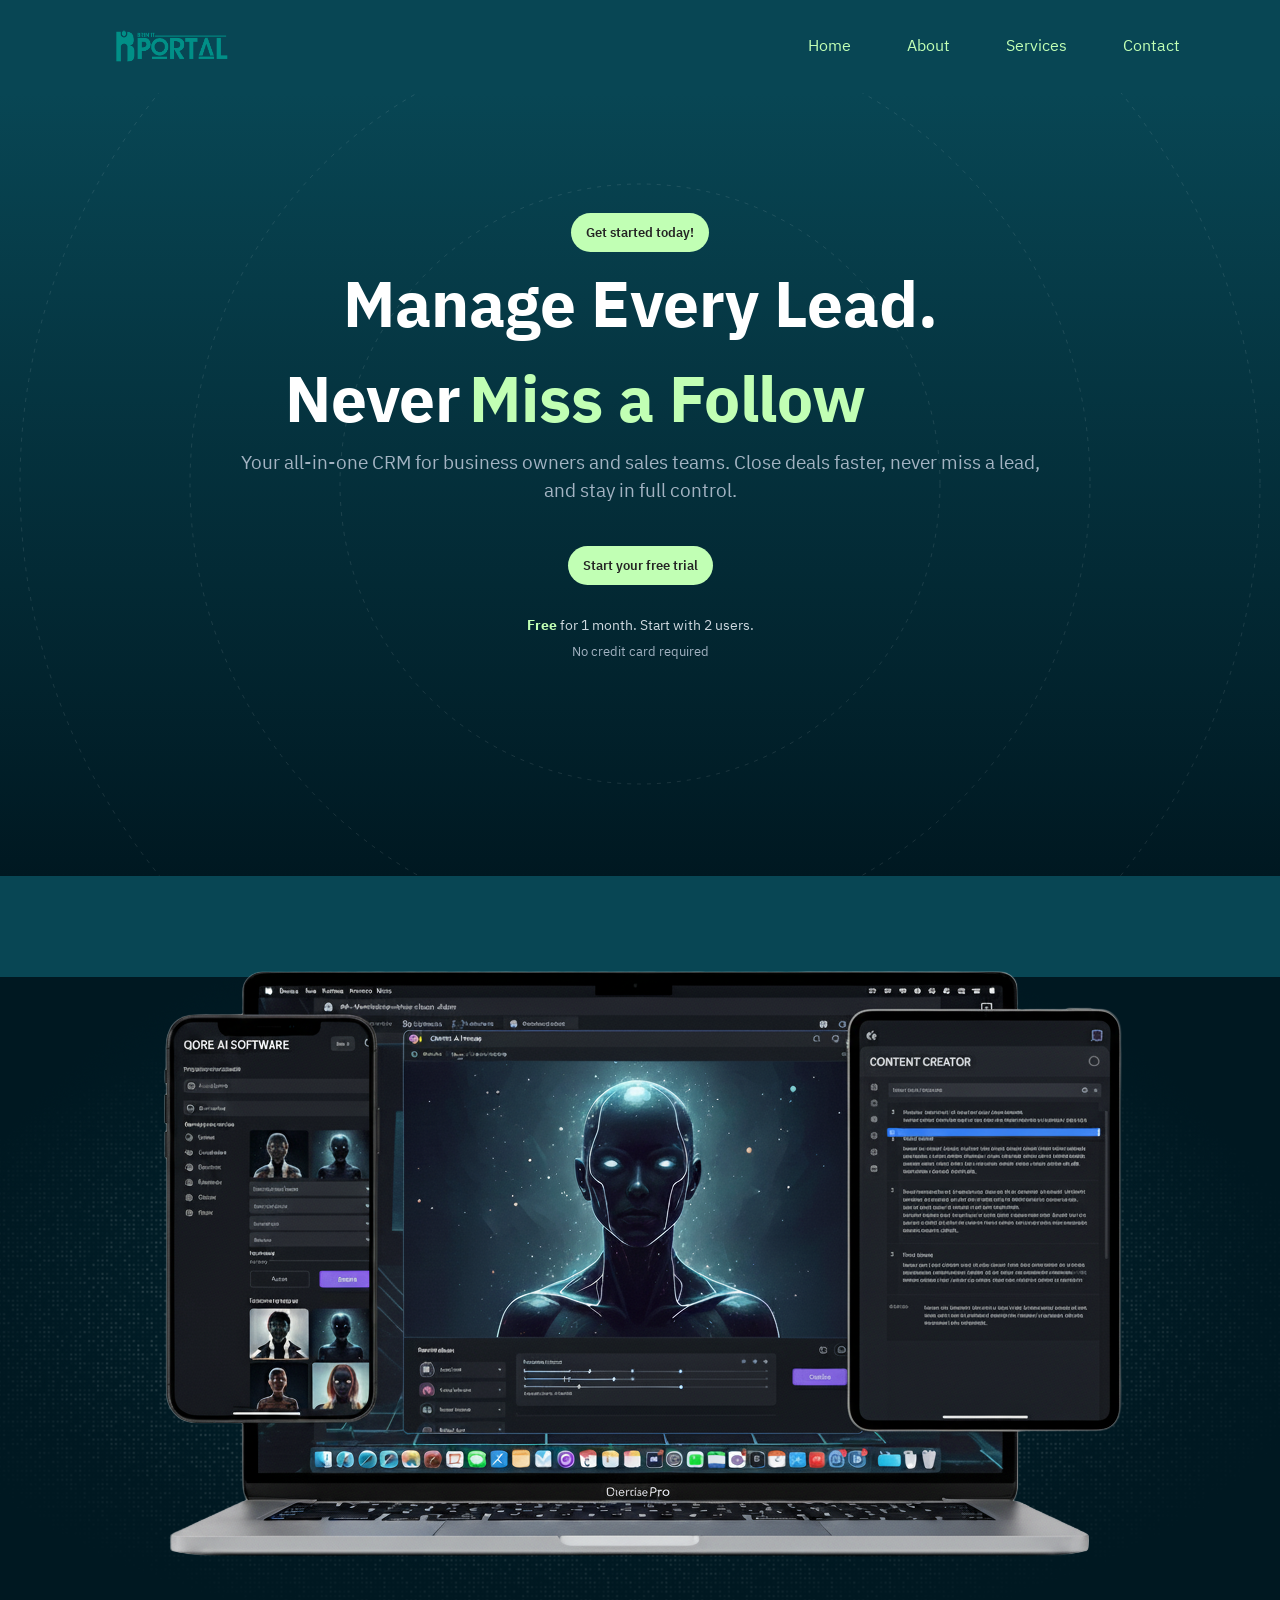
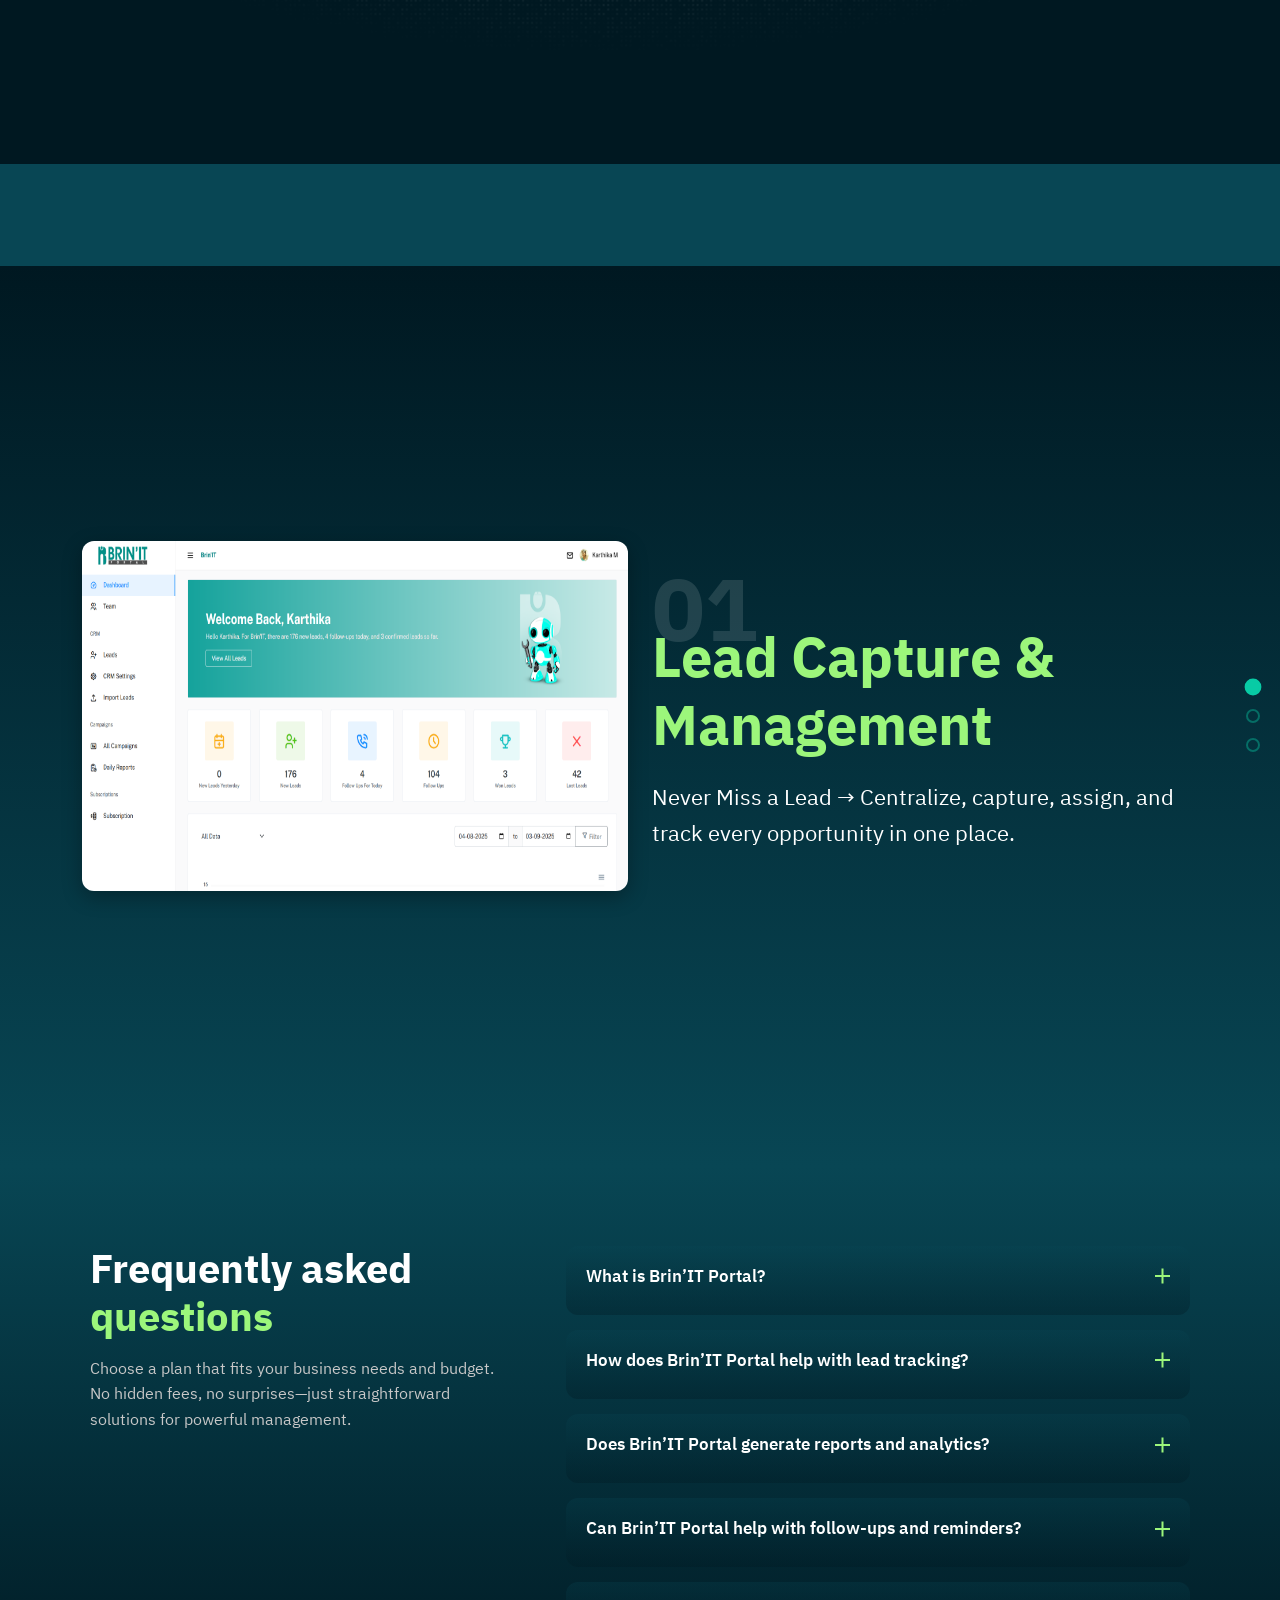
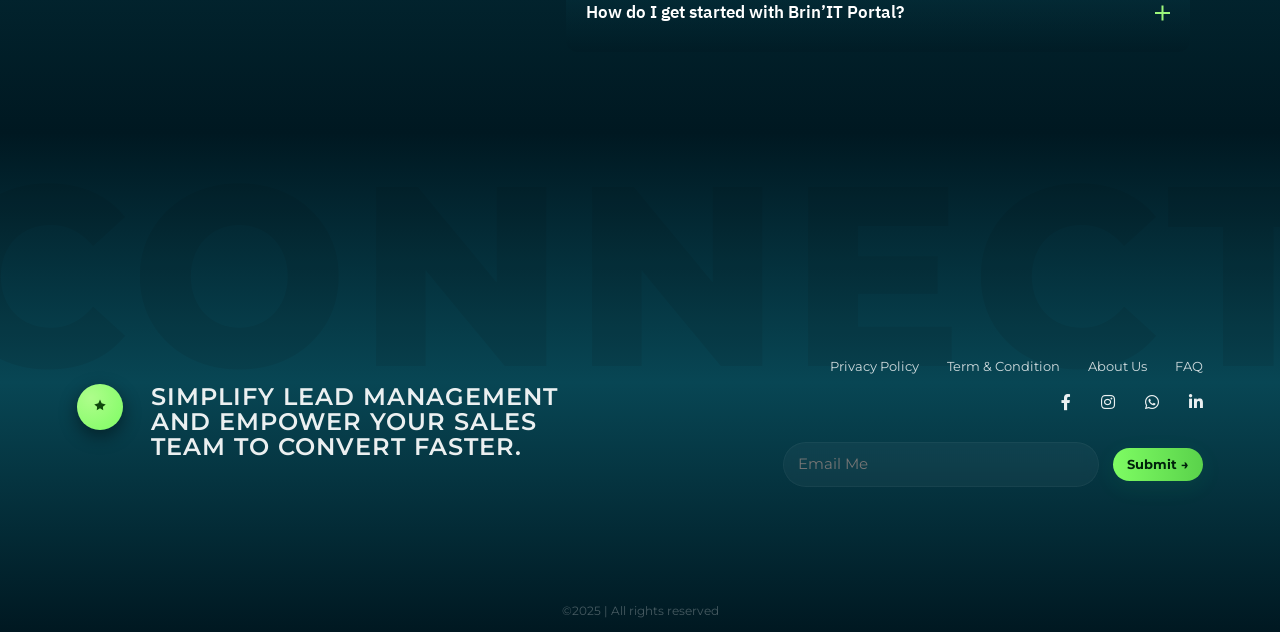
==== index.html @ c37c74c6 "home" ====
<!DOCTYPE html>
<html lang="en">

<head>
    <meta charset="UTF-8" />
    <meta name="viewport" content="width=device-width, initial-scale=1.0" />
    <title>portal</title>

    <link href="https://cdn.jsdelivr.net/npm/bootstrap@5.3.3/dist/css/bootstrap.min.css" rel="stylesheet">
    <link rel="stylesheet" href="assets/css/navfoot.css">
    <link rel="stylesheet" href="assets/css/style.css">
    <link rel="stylesheet" href="https://cdnjs.cloudflare.com/ajax/libs/font-awesome/5.15.4/css/all.min.css">
    <link href="https://fonts.googleapis.com/css2?family=IBM+Plex+Sans+Arabic:wght@400;500;600;700&display=swap"
        rel="stylesheet">
    <link href="https://fonts.googleapis.com/css2?family=Poly:ital@0;1&display=swap" rel="stylesheet">


</head>

<body>
    <div id="navbar"></div>
    <div class="hero">
        <div class="circle-bg">
            <svg viewBox="0 0 1400 1400">
                <circle cx="700" cy="700" r="300"></circle>
                <circle cx="700" cy="700" r="450"></circle>
                <circle cx="700" cy="700" r="620"></circle>
            </svg>
        </div>
        <div class="hero-content">
            <button class="btn mb-3">Get started today!</button>
            <h1>Manage Every Lead.</h1>
            <div class="typewriter">
                <span class="fixed">Never</span>
                <span id="changing-text"></span>
                <span class="cursor"></span>
            </div>
            <p>Your all-in-one CRM for business owners and sales teams. Close deals faster, never miss a lead, and stay
                in full control.</p>
            <button class="btn">Start your free trial</button>
            <div class="trust"><span style="color: rgb(193 255 180); font-weight: bold;"> Free </span>for 1 month. Start
                with 2 users.</div>
            <p class="credit">No credit card required</p>
        </div>
    </div>
<!-- about section -->
<section class="about-section">
  <div class="about-bubbles"></div> <!-- renamed to avoid conflict -->

  <div class="container about-container text-center">
    <!-- <div class="about-text">
      <h2>Why Choose <span>crm</span> ?</h2>
      <p>Lexend is designed to simplify your business operations, enhance team collaboration, and boost sales
        efficiency. </p>
    </div> -->
    <div class="about-image">
      <img src="assets/images/Generated PNG.png" alt="About Lexend">
    </div>
  </div>
</section>
    <!-- feature slider section -->
    <div class="section1" id="sliderSection">
        <!-- Slide 1 -->
        <div class="slide active">
            <div class="container">
                <div class="row align-items-center">
                    <div class="col-md-6 text-center"><img src="assets/images/Screenshot 2025-09-03 160612.png"
                            alt="Step 1"></div>
                    <div class="col-md-6 content">
                        <h1>01</h1>
                        <h2>Lead Capture & Management</h2>
                        <p>Never Miss a Lead → Centralize, capture, assign, and track every opportunity in one place.
                        </p>
                    </div>
                </div>
            </div>
        </div>
        <!-- Slide 2 -->
        <div class="slide">
            <div class="container">
                <div class="row align-items-center">
                     <div class="col-md-6 text-center"><img src="assets/images/Screenshot 2025-09-03 160612.png" alt="Step 2"></div>
                    <div class="col-md-6 content">
                        <h1>02</h1>
                        <h2>Pipeline Tracking</h2>
                        <p>Visual Sales Flow → Drag-and-drop deals through stages. See progress instantly.</p>
                    </div>
                </div>
            </div>
        </div>
        <!-- Slide 3 -->
        <div class="slide">
            <div class="container">
                <div class="row align-items-center">
                     <div class="col-md-6 text-center"><img src="assets/images/Screenshot 2025-09-03 160612.png" alt="Step 3"></div>
                    <div class="col-md-6 content">
                        <h1>03</h1>
                        <h2>Contact Management</h2>
                        <p>Every Contact, Always Ready → All customer & lead details in one organized place.</p>
                    </div>
                </div>
            </div>
        </div>
        <!-- Slide 4 -->
        <div class="slide">
            <div class="container">
                <div class="row align-items-center">
                     <div class="col-md-6 text-center"><img src="assets/images/Screenshot 2025-09-03 160612.png" alt="Step 4"></div>
                    <div class="col-md-6 content">
                        <h1>04</h1>
                        <h2>Analytics & Reporting</h2>
                        <p>Insights That Matter → Real-time dashboards + daily performance insights.</p>
                    </div>
                </div>
            </div>
        </div>
        <!-- Slide 5 -->
        <div class="slide">
            <div class="container">
                <div class="row align-items-center">
                    <div class="col-md-6 text-center"><img src="assets/images/Screenshot 2025-09-03 160612.png" alt="Step 5"></div>
                    <div class="col-md-6 content">
                        <h1>05</h1>
                        <h2>Daily Admin Reports</h2>
                        <p>Full Control → Yesterday’s sales summary delivered straight to your admin dashboard.</p>
                    </div>
                </div>
            </div>
        </div>
        <!-- Slide 6 -->
        <div class="slide">
            <div class="container">
                <div class="row align-items-center">
                    <div class="col-md-6 text-center"><img src="assets/images/Screenshot 2025-09-03 160612.png" alt="Step 6"></div>
                    <div class="col-md-6 content">
                        <h1>06</h1>
                        <h2>Follow-Up Scheduling</h2>
                        <p>Always On Time → Schedule calls & tasks with auto reminders built-in.</p>
                    </div>
                </div>
            </div>
        </div>
        <!-- Slide 7 -->
        <div class="slide">
            <div class="container">
                <div class="row align-items-center">
                     <div class="col-md-6 text-center"><img src="assets/images/Screenshot 2025-09-03 160612.png"alt="Step 7"></div>
                    <div class="col-md-6 content">
                        <h1>07</h1>
                        <h2>Smart Alerts</h2>
                        <p>Stay Ahead → Notifications ping you before calls, meetings, and follow-ups.</p>
                    </div>
                </div>
            </div>
        </div>
        <!-- Slide 8 -->
        <div class="slide">
            <div class="container">
                <div class="row align-items-center">
                     <div class="col-md-6 text-center"><img src="assets/images/Screenshot 2025-09-03 160612.png" alt="Step 8"></div>
                    <div class="col-md-6 content">
                        <h1>08</h1>
                        <h2>Team Collaboration</h2>
                        <p>Built for Teams → Start with 2 users. Assign leads, share notes, and close deals faster
                            together.</p>
                    </div>
                </div>
            </div>
        </div>
        <!-- Slide 9 -->
        <div class="slide">
            <div class="container">
                <div class="row align-items-center">
                     <div class="col-md-6 text-center"><img src="assets/images/Screenshot 2025-09-03 160612.png" alt="Step 9"></div>
                    <div class="col-md-6 content">
                        <h1>09</h1>
                        <h2>Free Trial & Upgrade Path</h2>
                        <p>Risk-Free Start → 1-month free trial. Simple per-user pricing makes it easy to grow your
                            team.</p>
                    </div>
                </div>
            </div>
        </div>
        <!-- Slide 10 -->
        <div class="slide">
            <div class="container">
                <div class="row align-items-center">
                    <div class="col-md-6 text-center"><img src="assets/images/Screenshot 2025-09-03 160612.png" alt="Step 10">
                    </div>
                    <div class="col-md-6 content">
                        <h1>10</h1>
                        <h2>Conversion-Focused Features</h2>
                        <p>Sell Smarter → Track win/loss %, measure team performance, and see where your best leads come
                            from.</p>
                    </div>
                </div>
            </div>
        </div>

        <div class="indicators" id="indicators"></div>
    </div>

      <!-- FAQ Section -->
  <section class="faq-section">
    <div class="faq-container">
      <!-- Left side -->
      <div class="faq-left">
        <h2>Frequently asked <br><span>questions</span></h2>
        <p>
          Choose a plan that fits your business needs and budget. No hidden fees, 
          no surprises—just straightforward solutions for powerful management.
        </p>
      </div>

      <!-- Right side -->
      <div class="faq-right">
        <div class="faq-item">
          <div class="faq-question">
           What is Brin’IT Portal?
            <span class="faq-toggle"></span>
          </div>
          <div class="faq-answer">
           Brin’IT Portal is a smart sales CRM that helps businesses organize, track, and convert every lead. Say goodbye to messy spreadsheets and lost deals, and keep your sales pipeline under control.

          </div>
        </div>

        <div class="faq-item">
          <div class="faq-question">
           How does Brin’IT Portal help with lead tracking?
            <span class="faq-toggle"></span>
          </div>
          <div class="faq-answer">
           Brin’IT Portal automatically tracks every lead, records follow-ups, and monitors deal progress in real time. You get complete visibility into your sales funnel and never miss an opportunity again.

          </div>
        </div>

        <div class="faq-item">
          <div class="faq-question">
           Does Brin’IT Portal generate reports and analytics?

            <span class="faq-toggle"></span>
          </div>
          <div class="faq-answer">
            Yes! The portal provides detailed sales analytics, performance reports, and conversion insights, helping you make data-driven decisions to grow your revenue.

          </div>
        </div>

        <div class="faq-item">
          <div class="faq-question">
          Can Brin’IT Portal help with follow-ups and reminders?

            <span class="faq-toggle"></span>
          </div>
          <div class="faq-answer">
           Definitely! Brin’IT Portal sends automated reminders for follow-ups, ensuring you engage every lead at the right time, improving conversions without extra effort.

          </div>
        </div>

          <div class="faq-item">
          <div class="faq-question">
           How do I get started with Brin’IT Portal?


            <span class="faq-toggle"></span>
          </div>
          <div class="faq-answer">
           Getting started is easy! Sign up on our website, import your leads, and start tracking and managing your deals instantly. Our intuitive dashboard makes onboarding quick and simple.

          </div>
        </div>

      </div>
    </div>
  </section>

    <div id="footer"></div>

    <script src="assets/js/navfoot.js"></script>
    <script src="assets/js/style.js"></script>
    <script src="https://cdn.jsdelivr.net/npm/bootstrap@5.3.3/dist/js/bootstrap.bundle.min.js"></script>
</body>

</html>
---- assets/css/navfoot.css ----
/* navbar style */
 .navbar {
      transition: all 0.4s ease;
      padding: 1rem 5rem;
      z-index: 1100; /* keep navbar always above blur */
    }

    .navbar.transparent {
      background: transparent;
    }

    .navbar-nav .nav-link {
      color: rgb(193 255 180) !important;
    }
    .navbar-nav {
        gap: 2.5rem !important;
    }

    /* Blur overlay (only page, not navbar) */
    .blur-overlay {
      position: fixed;
      top: 0;
      left: 0;
      width: 100%;
      height: 100vh;
      background: rgba(0, 0, 0, 0.2);
      backdrop-filter: blur(5px);
      opacity: 0;
      pointer-events: none;
      transition: opacity 0.3s ease;
      z-index: 998;
    }
    .blur-overlay.active {
      opacity: 1;
      pointer-events: auto;
    }

    /* Fullscreen mobile menu */
    .mobile-menu {
      position: fixed;
      top: 0;
      right: -100%;
      width: 70%;
      height: 100vh;
      background: rgba(0, 0, 0, 0.267);
      /* background-image: url(assets/images/navbar-bg.png); */
      backdrop-filter: blur(10px);
      display: flex;
      flex-direction: column;
      align-items: center;
      justify-content: center;
      gap: 2rem;
      transition: right 0.5s ease;
      z-index: 999;
    }

    .mobile-menu.active {
      right: 0;
    }

    .mobile-menu .nav-link {
      font-size: 1.5rem;
      color: #D4AF37;
      transition: color 0.3s;
    }
    .mobile-menu .nav-link:hover {
      color: #fff;
    }

    /* Custom toggler icon */
    .navbar-toggler {
      border: none;
      background: none;
      z-index: 1001;
    }
    .navbar-toggler:focus {
      box-shadow: none;
    }

    .navbar-toggler-icon {
      width: 30px;
      height: 3px;
      background: #D4AF37;
      position: relative;
      display: block;
      transition: 0.4s;
    }
    .navbar-toggler-icon::before,
    .navbar-toggler-icon::after {
      content: "";
      position: absolute;
      width: 30px;
      height: 3px;
      background: #D4AF37;
      transition: 0.4s;
    }
    .navbar-toggler-icon::before {
      top: -8px;
    }
    .navbar-toggler-icon::after {
      top: 8px;
    }

    /* Change to X when active */
    .navbar-toggler.active .navbar-toggler-icon {
      background: transparent;
    }
    .navbar-toggler.active .navbar-toggler-icon::before {
      transform: rotate(45deg);
      top: 0;
    }
    .navbar-toggler.active .navbar-toggler-icon::after {
      transform: rotate(-45deg);
      top: 0;
    }

    @media (min-width: 992px) {
      .mobile-menu { display: none; }
      .blur-overlay { display: none; }
    }
---- assets/css/style.css ----
body {
            margin: 0;
            font-family: "PolySans", "IBM Plex Sans Arabic", sans-serif;
            background: #084654;
            color: white;
            overflow-x: hidden;
        }

        .hero {
            position: relative;
            text-align: center;
            padding: 120px 20px;
            overflow: hidden;
            height: 87vh;
            background: linear-gradient(#084654, #001821);
        }

        .circle-bg {
            position: absolute;
            top: 50%;
            left: 50%;
            transform: translate(-50%, -50%);
            z-index: 0;
        }

        .circle-bg svg {
            width: 1400px;
            height: 1400px;
            fill: none;
            stroke: rgba(255, 255, 255, 0.1);
            stroke-dasharray: 4 6;
        }

        .hero-content {
            position: relative;
            z-index: 2;
            max-width: 800px;
            margin: 0 auto;
        }

        .hero-content h1 {
            font-size: 4rem;
            font-weight: 800;
        }

        .typewriter {
            font-size: 4rem;
            font-weight: 800;
            color: rgb(193 255 180);
            display: flex;
            gap: 0.5rem;
            margin-left: 2.8rem;
        }

        .fixed {
            color: #fff;
        }

        .hero-content p {
            font-size: 1.2rem;
            color: #a3b3c2;
            margin-bottom: 40px;
        }

        .btn {
            background: rgb(193 255 180);
            color: #252525;
            border: none;
            padding: 10px 15px;
            border-radius: 50px;
            font-weight: 600;
            font-size: .8rem;
            cursor: pointer;
            transition: .3s;
        }

        .btn:hover {
            background: #9cf67b;
        }

        .trust {
            margin-top: 30px;
            font-size: .9rem;
            color: #cfd9e0;
        }

        .credit {
            font-size: .8rem !important;
            color: #4b5a67;
            margin-top: 5px;
        }

/* about */
      .about-section {
  position: relative;
  overflow: hidden;
  background: url(../images/Bg\ New.png) no-repeat center; /* section background */
  padding: 80px 20px;
  height: 110vh;
}

.about-container {
  position: relative;
  z-index: 2; /* keeps content above bubbles */
}
.about-text h2{
    font-size: 2.5rem;
    font-weight: bold;
    margin-bottom: 15px;
    line-height: 1.2;
}
.about-text h2 span {
    color: #9cf67b;
}

.about-bubbles {
  position: absolute;
  inset: 0;
  z-index: 1;
  pointer-events: none;
  overflow: hidden;
}
.about-image {
  max-width: 100%;
  height: auto;
  border-radius: 12px;
}

.bubble {
  position: absolute;
  bottom: -10px;
  width: 4px;
  height: 4px;
  background: white;
  border-radius: 50%;
  opacity: 0;
  animation: rise-bubble 5s linear infinite;
}

@keyframes rise-bubble {
  0% {
    transform: translateY(0) scale(0.5);
    opacity: 0;
  }
  20% {
    opacity: 1;
  }
  80% {
    opacity: 1;
  }
  100% {
    transform: translateY(-120vh) scale(1);
    opacity: 0;
  }
}

/* feature section */
        .section1 {
            position: relative;
            height: 100vh;
            display: flex;
            align-items: center;
            justify-content: center;
            overflow: hidden;
            background: linear-gradient(#001821, #084654);
        }

        .slide {
            position: absolute;
            top: 0;
            left: 0;
            height: 100%;
            width: 100%;
            opacity: 0;
            transform: translateY(50px);
            transition: all 0.8s ease-in-out;
            display: flex;
            align-items: center;
            padding: 40px;
        }

        .slide.active {
            opacity: 1;
            transform: translateY(0);
        }

        .slide img {
            width: 100%;
            max-width: 590px;
            height: 350px;
            border-radius: 12px;
            box-shadow: 0px 6px 20px rgba(0, 0, 0, 0.3);
        }

        .content h1 {
            font-size: 5.5rem;
            font-weight: 900;
            color: #ffffff1f;
        }

        .content h2 {
            font-size: 3.5rem;
            font-weight: 700;
            margin-bottom: 20px;
            color: #9cf67b;
            margin-top: -3rem;
        }

        .content p {
            font-size: 1.4rem;
            margin-bottom: 20px;
            line-height: 1.6;
        }

        .indicators {
            position: absolute;
            right: 20px;
            top: 50%;
            transform: translateY(-50%);
            display: flex;
            flex-direction: column;
            gap: 15px;
            z-index: 5;
        }

        .indicator {
            height: 14px;
            width: 14px;
            border: 2px solid #08cba5;
            border-radius: 50%;
            cursor: pointer;
            transition: all .3s;
            opacity: .4;
        }

        .indicator.active {
            background: #08cba5;
            transform: scale(1.2);
            opacity: 1;
        }


         /* FAQ Section */
    section.faq-section {
     background: linear-gradient(#084654,#001821);
      padding: 80px 20px;
    }

    .faq-container {
      max-width: 1100px;
      margin: 0 auto;
      display: flex;
      justify-content: space-between;
      align-items: flex-start;
      gap: 60px;
    }

    .faq-left {
      flex: 1;
    }

    .faq-left h2 {
      font-size: 2.5rem;
      font-weight: bold;
      margin-bottom: 15px;
      line-height: 1.2;
    }

    .faq-left h2 span {
      color: #9cf67b;
    }

    .faq-left p {
      font-size: 1rem;
      line-height: 1.6;
      color: #c7c7c7;
    }

    .faq-right {
      flex: 1.5;
      display: flex;
      flex-direction: column;
      gap: 15px;
    }

    .faq-item {
      background: linear-gradient(#08465446, #00182154);
      border-radius: 12px;
      padding: 18px 20px;
      cursor: pointer;
      transition: all 0.3s ease;
    }

    .faq-item:hover {
      background: linear-gradient(#0a5a6679, #001821);
    }

    .faq-question {
      display: flex;
      justify-content: space-between;
      align-items: center;
      font-weight: 600;
      font-size: 1.05rem;
    }

    .faq-toggle {
      position: relative;
      width: 15px;
      height: 15px;
      display: flex;
      align-items: center;
      justify-content: center;
      cursor: pointer;
    }

    .faq-toggle::before,
    .faq-toggle::after {
      content: '';
      position: absolute;
      width: 100%;
      height: 2px;
      background: #9cf67b;
      transition: all 0.3s ease-in-out;
    }

    .faq-toggle::before {
      transform: rotate(0deg);
    }

    .faq-toggle::after {
      transform: rotate(90deg);
    }

    .faq-item.active .faq-toggle::before {
      transform: rotate(45deg);
    }

    .faq-item.active .faq-toggle::after {
      transform: rotate(-45deg);
    }

    .faq-answer {
      max-height: 0;
      overflow: hidden;
      opacity: 0;
      transition: all 0.4s ease-in-out;
      margin-top: 8px;
      color: #c7c7c7;
      font-size: 0.95rem;
      line-height: 1.5;
    }

    .faq-item.active .faq-answer {
      max-height: 300px;
      opacity: 1;
    }

    @media (max-width: 768px) {
      .faq-container {
        flex-direction: column;
        gap: 40px;
      }
    }
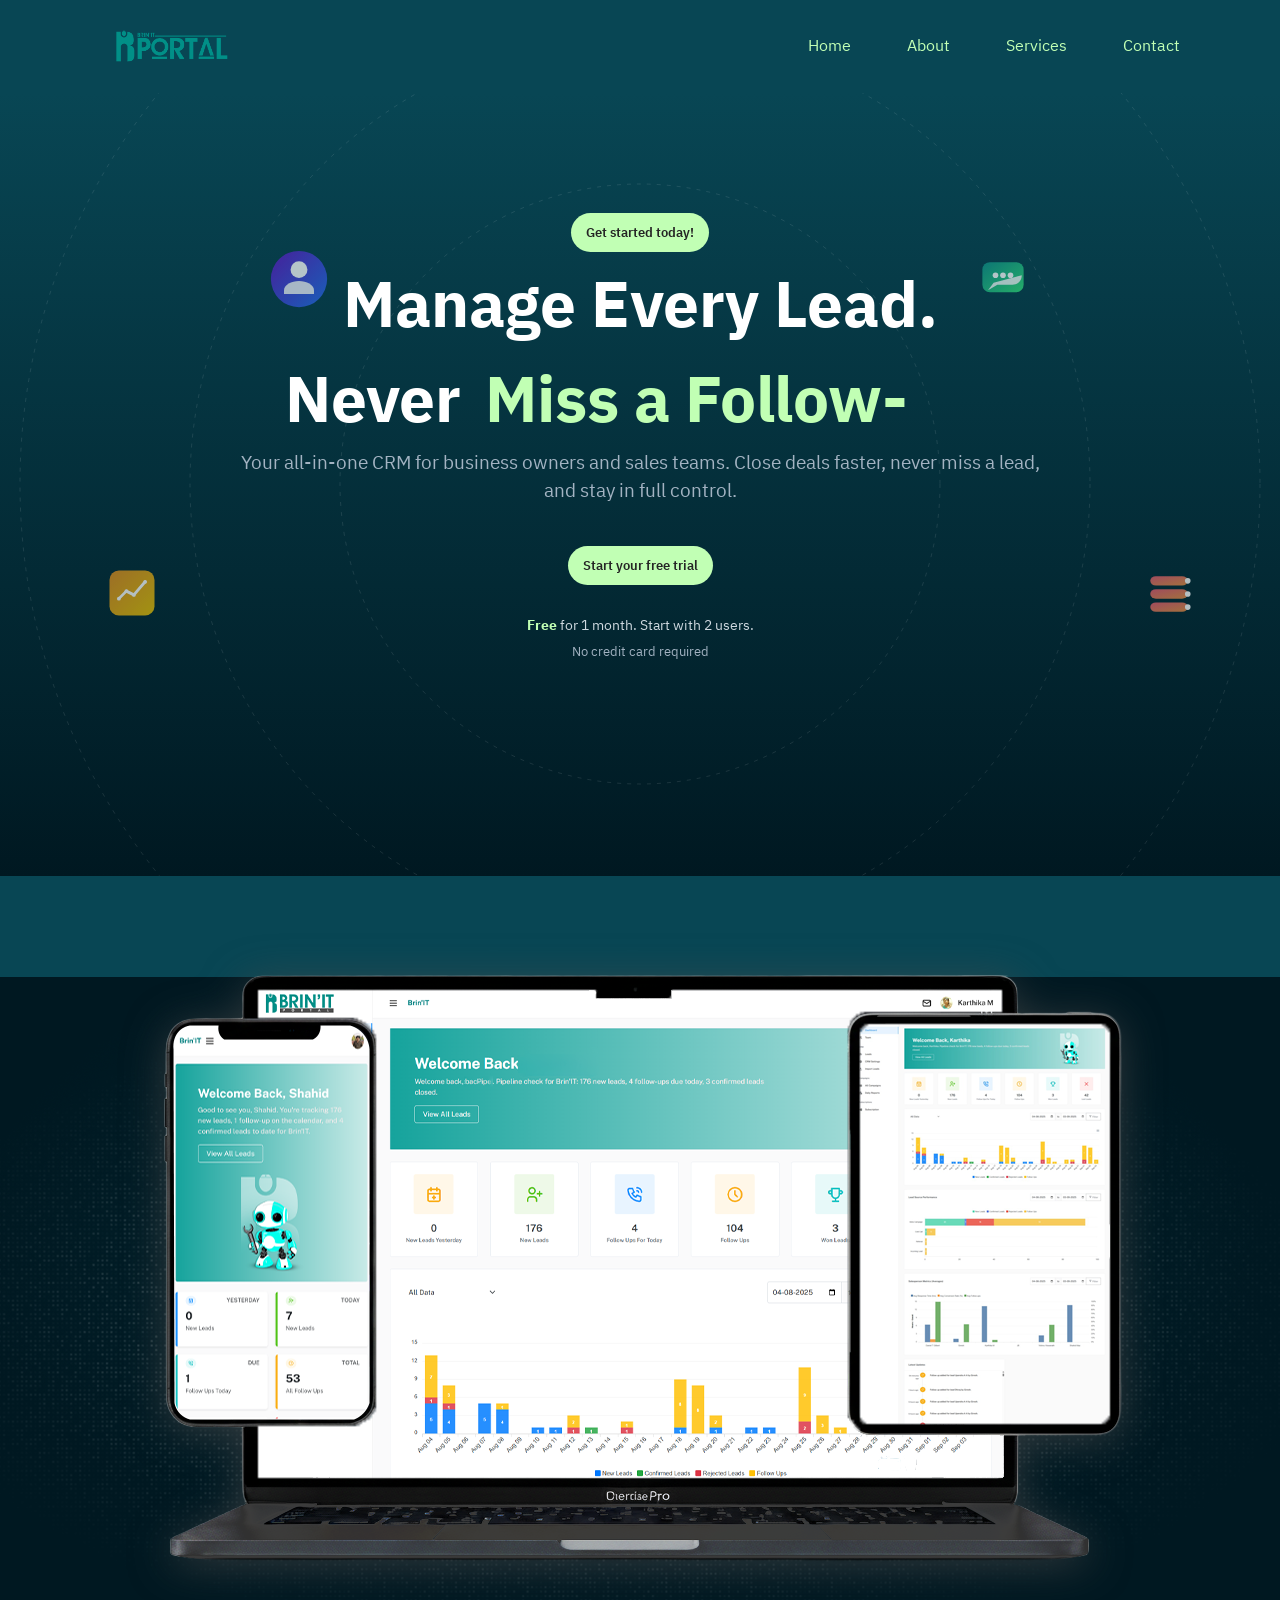
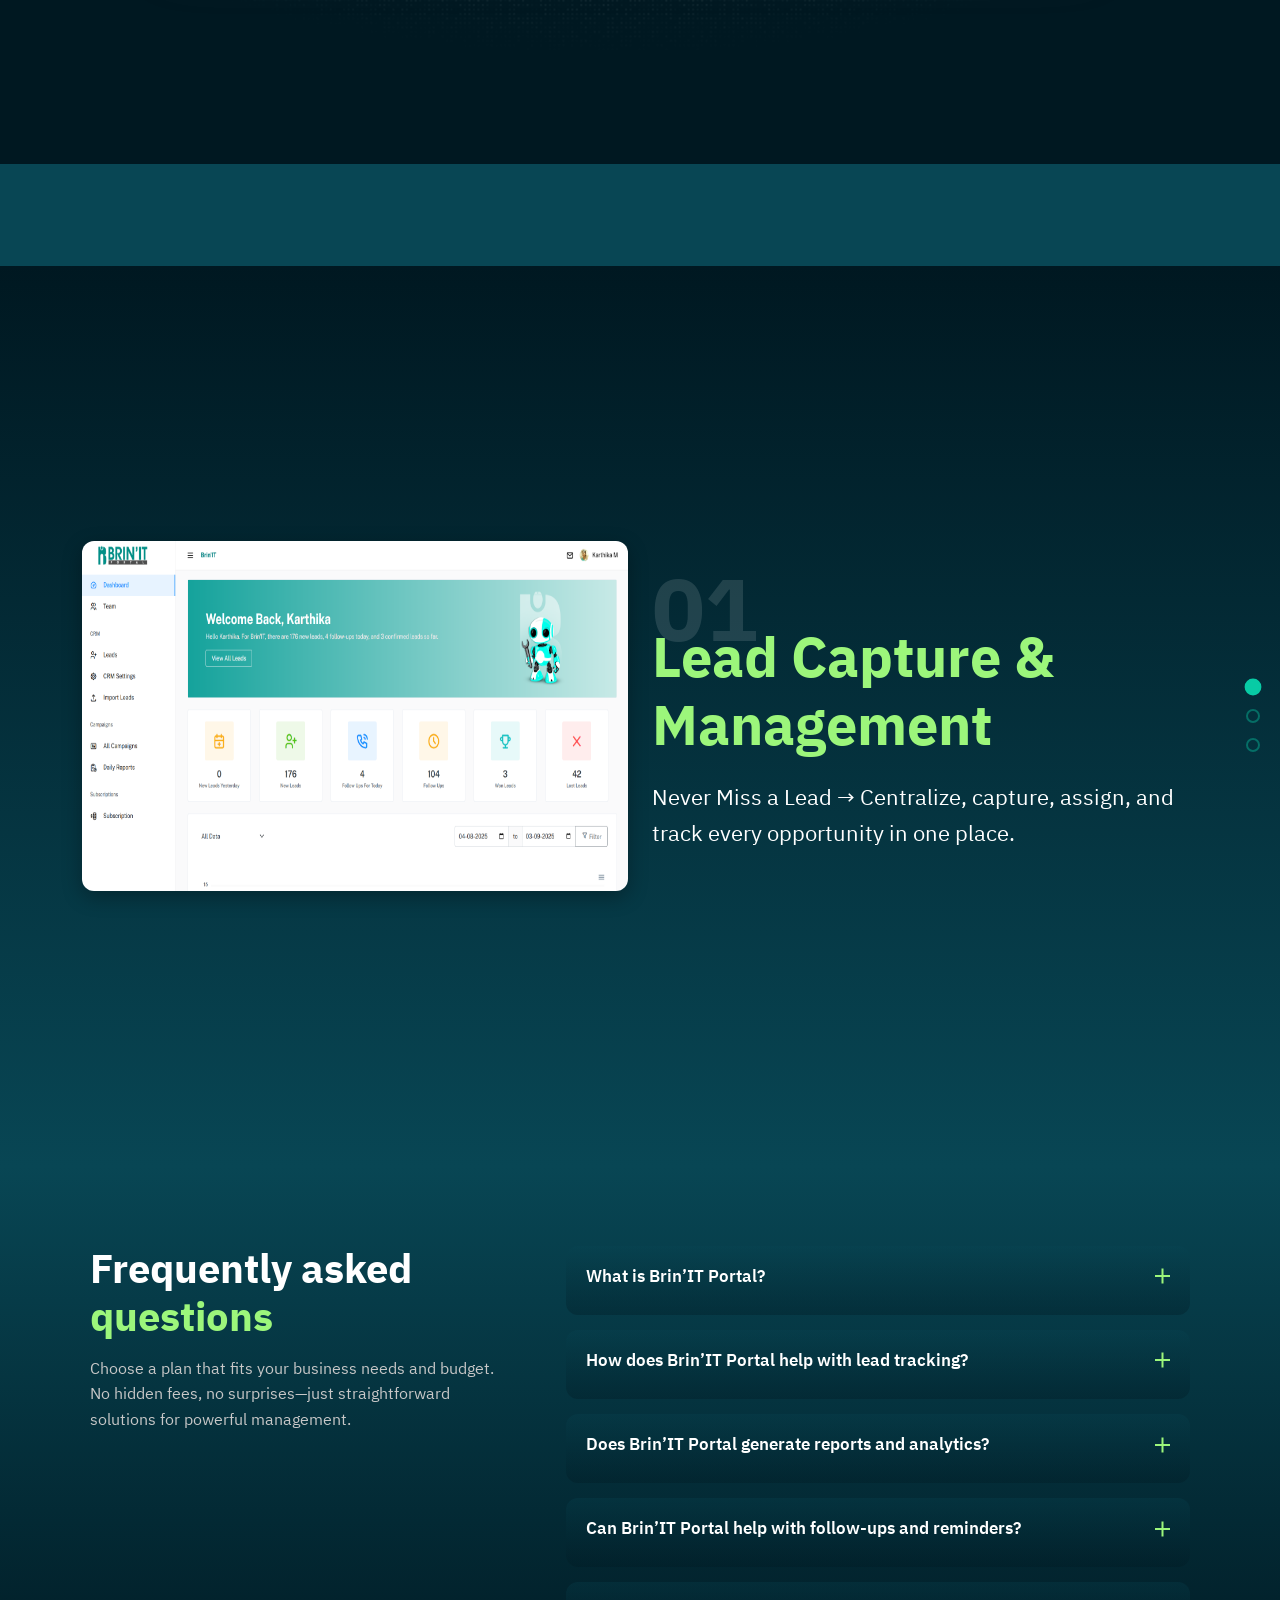
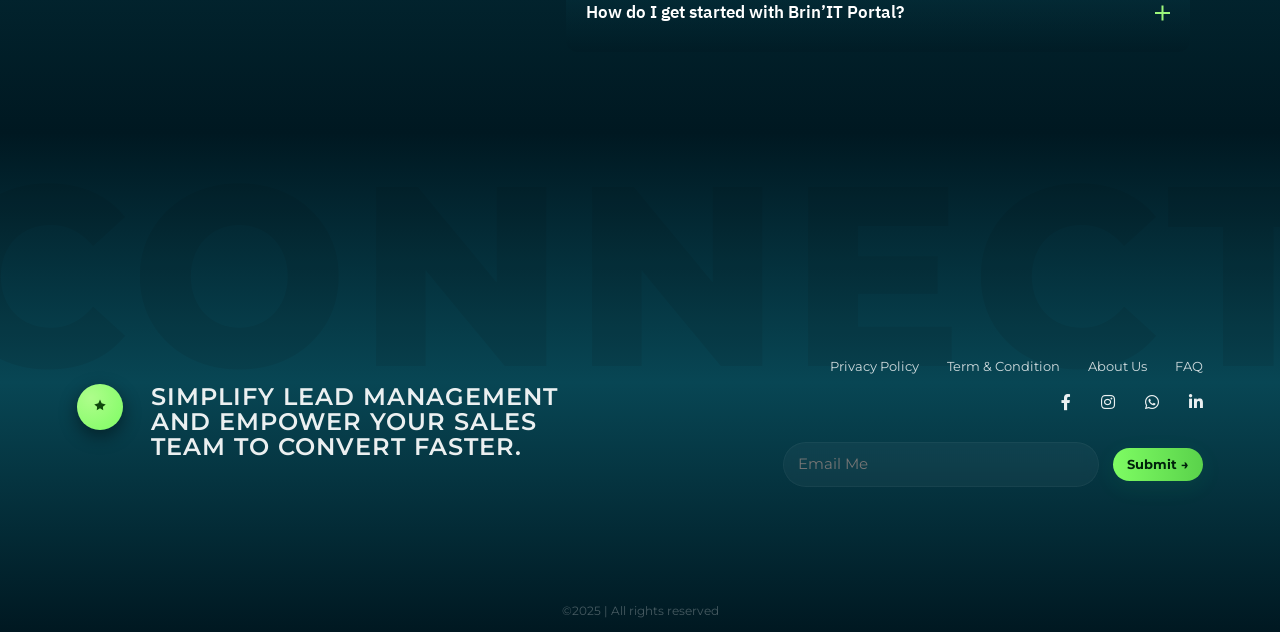
==== commit 05567b40: "home" ====
--- a/index.html
+++ b/index.html
@@ -27,11 +27,75 @@
                 <circle cx="700" cy="700" r="620"></circle>
             </svg>
         </div>
+<!-- Floating Premium CRM Icons -->
+<div class="floating-icons">
+
+  <!-- Contacts / User -->
+  <svg class="icon1" viewBox="0 0 64 64">
+    <defs>
+      <linearGradient id="grad1" x1="0%" y1="0%" x2="100%" y2="100%">
+        <stop offset="0%" stop-color="#6a11cb"/>
+        <stop offset="100%" stop-color="#2575fc"/>
+      </linearGradient>
+    </defs>
+    <circle cx="32" cy="32" r="30" fill="url(#grad1)" opacity="0.9"/>
+    <circle cx="32" cy="22" r="9" fill="#fff"/>
+    <path d="M16 44c0-6 8-10 16-10s16 4 16 10v4H16z" fill="#fff" opacity="0.9"/>
+  </svg>
+
+  <!-- Chat / Messages -->
+  <svg class="icon2" viewBox="0 0 64 64">
+    <defs>
+      <linearGradient id="grad2" x1="0%" y1="0%" x2="100%" y2="100%">
+        <stop offset="0%" stop-color="#11998e"/>
+        <stop offset="100%" stop-color="#38ef7d"/>
+      </linearGradient>
+    </defs>
+    <rect x="10" y="14" width="44" height="32" rx="8" fill="url(#grad2)" opacity="0.9"/>
+    <path d="M22 36l-6 8 10-6h16c6 0 10-4 10-10" fill="#fff" opacity="0.9"/>
+    <circle cx="24" cy="28" r="3" fill="#fff"/>
+    <circle cx="32" cy="28" r="3" fill="#fff"/>
+    <circle cx="40" cy="28" r="3" fill="#fff"/>
+  </svg>
+
+  <!-- Analytics / Dashboard -->
+  <svg class="icon3" viewBox="0 0 64 64">
+    <defs>
+      <linearGradient id="grad3" x1="0%" y1="0%" x2="100%" y2="100%">
+        <stop offset="0%" stop-color="#f7971e"/>
+        <stop offset="100%" stop-color="#ffd200"/>
+      </linearGradient>
+    </defs>
+    <rect x="8" y="8" width="48" height="48" rx="10" fill="url(#grad3)" opacity="0.9"/>
+    <polyline points="18,38 26,30 34,34 46,20" 
+      fill="none" stroke="#fff" stroke-width="3" stroke-linecap="round" stroke-linejoin="round"/>
+    <circle cx="18" cy="38" r="2" fill="#fff"/>
+    <circle cx="26" cy="30" r="2" fill="#fff"/>
+    <circle cx="34" cy="34" r="2" fill="#fff"/>
+    <circle cx="46" cy="20" r="2" fill="#fff"/>
+  </svg>
+
+  <!-- Pipeline / Deals -->
+  <svg class="icon5" viewBox="0 0 64 64">
+    <defs>
+      <linearGradient id="grad5" x1="0%" y1="0%" x2="100%" y2="100%">
+        <stop offset="0%" stop-color="#fc6076"/>
+        <stop offset="100%" stop-color="#ff9a44"/>
+      </linearGradient>
+    </defs>
+    <rect x="12" y="14" width="40" height="10" rx="6" fill="url(#grad5)" opacity="0.9"/>
+    <rect x="12" y="28" width="40" height="10" rx="6" fill="url(#grad5)" opacity="0.9"/>
+    <rect x="12" y="42" width="40" height="10" rx="6" fill="url(#grad5)" opacity="0.9"/>
+    <circle cx="52" cy="19" r="3" fill="#fff"/>
+    <circle cx="52" cy="33" r="3" fill="#fff"/>
+    <circle cx="52" cy="47" r="3" fill="#fff"/>
+  </svg>
+</div>
         <div class="hero-content">
             <button class="btn mb-3">Get started today!</button>
             <h1>Manage Every Lead.</h1>
             <div class="typewriter">
-                <span class="fixed">Never</span>
+                <span class="fixed">Never </span>
                 <span id="changing-text"></span>
                 <span class="cursor"></span>
             </div>
@@ -54,7 +118,7 @@
         efficiency. </p>
     </div> -->
     <div class="about-image">
-      <img src="assets/images/Generated PNG.png" alt="About Lexend">
+      <img src="assets/images/Generated New.png" alt="About Lexend">
     </div>
   </div>
 </section>
--- a/assets/css/style.css
+++ b/assets/css/style.css
@@ -54,6 +54,7 @@
 
         .fixed {
             color: #fff;
+            padding-right: 1rem;
         }
 
         .hero-content p {
@@ -90,6 +91,46 @@
             margin-top: 5px;
         }
 
+          /* Floating CRM icons */
+  .floating-icons {
+    position: absolute;
+    top: 0;
+    left: 0;
+    width: 100%;
+    height: 100%;
+    pointer-events: none;
+    z-index: 1;
+  }
+
+  .floating-icons svg {
+    position: absolute;
+    width: 60px;
+    height: 60px;
+    fill: #d3e4cd;
+    opacity: 0.7;
+    animation: float 6s ease-in-out infinite alternate;
+  }
+
+  /* Floating animation */
+  @keyframes float {
+    0% {
+      transform: translateY(0) translateX(0) scale(1);
+    }
+    50% {
+      transform: translateY(-20px) translateX(10px) scale(1.1);
+    }
+    100% {
+      transform: translateY(0) translateX(0) scale(1);
+    }
+  }
+
+  /* Different speeds and delays for natural feel */
+  .icon1 { top: 20%; left: 21%; animation-duration: 7s; }
+  .icon2 { top: 20%; left: 76%; animation-duration: 9s; animation-delay: 1s; }
+  .icon3 { top: 60%; left: 8%; animation-duration: 8s; animation-delay: 2s; }
+  /* .icon4 { top: 70%; left: 70%; animation-duration: 6s; animation-delay: 1.5s; } */
+  .icon5 { top: 60%; left: 89%; animation-duration: 10s; animation-delay: 0.5s; }
+
 /* about */
       .about-section {
   position: relative;
@@ -124,6 +165,8 @@
   max-width: 100%;
   height: auto;
   border-radius: 12px;
+  filter: drop-shadow(0px 6px 20px rgba(77, 75, 75, 0.61));
+  
 }
 
 .bubble {
